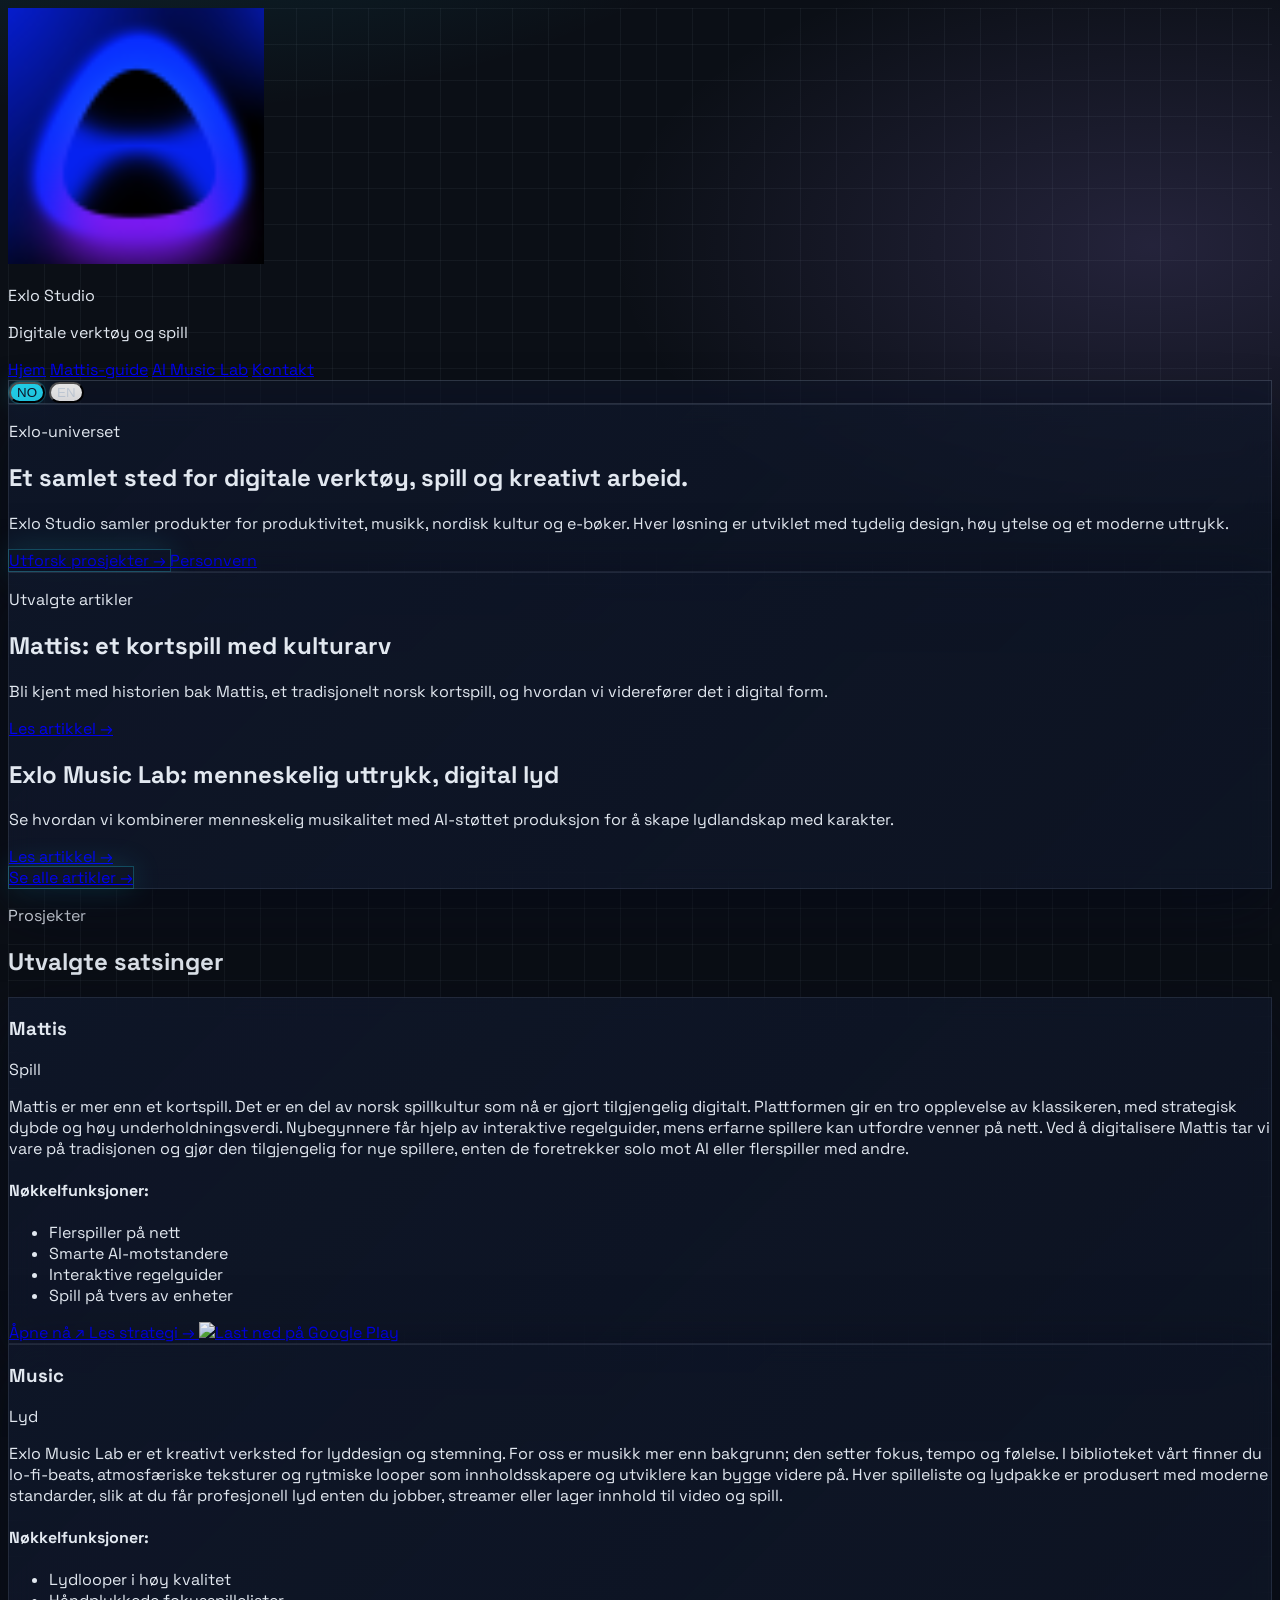
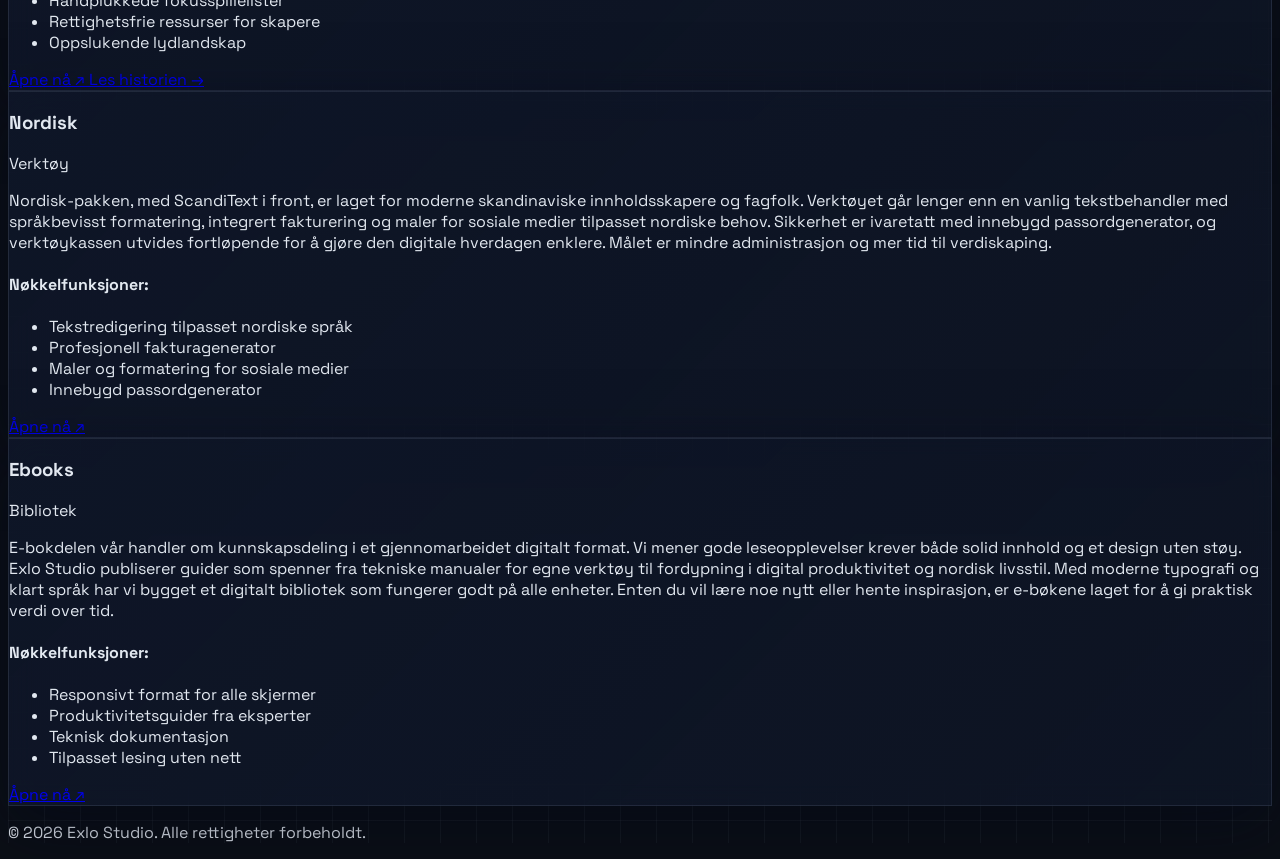
==== index.html @ 8eb159c7 "Add localized Exlo landing site pages" ====
<!doctype html>
<html lang="no">
<head>
  <meta charset="utf-8" />
  <meta name="viewport" content="width=device-width, initial-scale=1" />
  <link rel="icon" type="image/png" href="logo.png" />
  <meta name="google-adsense-account" content="ca-pub-1987919603765926" />
  <title>Exlo Studio - Digitale verktøy og spillopplevelser</title>
  <meta name="description" data-i18n-attr="content:metaDescription" content="Exlo Studio er en moderne plattform for digitale verktøy, kreative løsninger og spillopplevelser." />
  <!-- Google tag (gtag.js) -->
  <script async src="https://pagead2.googlesyndication.com/pagead/js/adsbygoogle.js?client=ca-pub-1987919603765926"
       crossorigin="anonymous"></script>
  <script async src="https://www.googletagmanager.com/gtag/js?id=G-BNBGEGCJM4"></script>
  <script>
    window.dataLayer = window.dataLayer || [];
    function gtag(){dataLayer.push(arguments);}
    gtag('js', new Date());

    gtag('config', 'G-BNBGEGCJM4');
  </script>
  <link rel="preconnect" href="https://fonts.googleapis.com" />
  <link rel="preconnect" href="https://fonts.gstatic.com" crossorigin />
  <link href="https://fonts.googleapis.com/css2?family=Space+Grotesk:wght@400;500;600;700&family=Sora:wght@400;500;600&display=swap" rel="stylesheet" />
  <script src="https://cdn.tailwindcss.com"></script>
  <style>
    :root {
      --bg: #0b0f16;
      --panel: #0f172a;
      --ink: #e2e8f0;
      --muted: #94a3b8;
      --accent: #22d3ee;
      --accent-2: #a78bfa;
    }
    body {
      font-family: "Space Grotesk", system-ui, -apple-system, Segoe UI, sans-serif;
      background: radial-gradient(1200px 600px at 10% -10%, rgba(34, 211, 238, 0.18), transparent 60%),
                  radial-gradient(900px 500px at 90% 10%, rgba(167, 139, 250, 0.16), transparent 60%),
                  var(--bg);
      color: var(--ink);
    }
    .glass {
      background: linear-gradient(135deg, rgba(15, 23, 42, 0.85), rgba(15, 23, 42, 0.65));
      border: 1px solid rgba(148, 163, 184, 0.15);
      box-shadow: 0 20px 60px rgba(2, 6, 23, 0.5);
      backdrop-filter: blur(14px);
    }
    .gridline {
      background-image: linear-gradient(rgba(148, 163, 184, 0.07) 1px, transparent 1px),
                        linear-gradient(90deg, rgba(148, 163, 184, 0.07) 1px, transparent 1px);
      background-size: 36px 36px;
    }
    .glow {
      box-shadow: 0 0 0 1px rgba(34, 211, 238, 0.25), 0 0 30px rgba(34, 211, 238, 0.18);
    }
    .fade-up {
      animation: fadeUp 0.8s ease-out both;
    }
    .language-switch {
      border: 1px solid rgba(148, 163, 184, 0.25);
      background: rgba(15, 23, 42, 0.55);
    }
    .language-option {
      border-radius: 9999px;
      color: #cbd5e1;
      transition: all 0.2s ease;
    }
    .language-option:hover {
      color: #e2e8f0;
    }
    .language-option.active {
      background: #22d3ee;
      color: #0f172a;
      box-shadow: 0 0 0 1px rgba(34, 211, 238, 0.25), 0 0 24px rgba(34, 211, 238, 0.18);
    }
    @keyframes fadeUp {
      from { opacity: 0; transform: translateY(18px); }
      to { opacity: 1; transform: translateY(0); }
    }
  </style>
</head>
<body class="min-h-screen">
  <div class="gridline">
    <header class="px-6 py-8 lg:px-16">
      <nav class="flex items-center justify-between">
        <div class="flex items-center gap-3">
          <img src="logo.png" alt="Exlo Studio Logo" class="h-10 w-10 rounded-xl" />
          <div>
            <p class="text-lg font-semibold tracking-wide">Exlo Studio</p>
            <p class="text-xs uppercase tracking-[0.32em] text-slate-400" data-i18n="brandTagline">Digitale verktøy og spill</p>
          </div>
        </div>
        <div class="flex items-center gap-3">
          <div class="hidden md:flex items-center gap-6 text-sm text-slate-300">
            <a class="hover:text-white transition" href="/" data-i18n="navHome">Hjem</a>
            <a class="hover:text-white transition" href="/mattis-guide.html" data-i18n="navMattisGuide">Mattis-guide</a>
            <a class="hover:text-white transition" href="/ai-music-lab.html" data-i18n="navAiMusicLab">AI Music Lab</a>
            <a class="hover:text-white transition" href="/contact.html" data-i18n="navContact">Kontakt</a>
          </div>
          <div class="language-switch inline-flex items-center rounded-full p-1 text-xs font-semibold uppercase tracking-[0.18em]">
            <button class="language-option active px-3 py-1.5" data-lang-button="no" type="button" aria-pressed="true">NO</button>
            <button class="language-option px-3 py-1.5" data-lang-button="en" type="button" aria-pressed="false">EN</button>
          </div>
        </div>
      </nav>
    </header>

    <main class="px-6 lg:px-16">
      <section class="glass fade-up rounded-3xl p-10 lg:p-16">
        <div class="max-w-4xl">
          <p class="text-sm uppercase tracking-[0.4em] text-cyan-300" data-i18n="heroKicker">Exlo-økosystemet</p>
          <h1 class="mt-5 text-4xl font-semibold leading-tight text-white md:text-6xl" data-i18n="heroTitle">
            Et premium univers for digitale verktøy, spillopplevelser og kreative løsninger.
          </h1>
          <p class="mt-6 text-lg text-slate-300 md:text-xl" data-i18n="heroDescription">
            Exlo Studio samler fokuserte produkter for produktivitet, musikk, nordisk kultur og e-bøker.
            Hver opplevelse er designet med en raffinert mørk estetikk, høy ytelse og et moderne grensesnitt.
          </p>
          <div class="mt-10 flex flex-wrap gap-4">
            <a class="glow inline-flex items-center gap-2 rounded-full bg-cyan-400 px-6 py-3 text-sm font-semibold text-slate-900 transition hover:-translate-y-0.5" href="#projects">
              <span data-i18n="ctaExploreProjects">Utforsk prosjekter</span>
              <span aria-hidden="true">→</span>
            </a>
            <a class="inline-flex items-center gap-2 rounded-full border border-slate-700 px-6 py-3 text-sm font-semibold text-slate-200 transition hover:border-cyan-300" href="/privacy.html" data-i18n="ctaPrivacyPolicy">
              Personvernerklæring
            </a>
          </div>
        </div>
      </section>

      <section class="mt-16">
        <div class="glass rounded-3xl p-8 lg:p-12">
          <p class="text-sm uppercase tracking-[0.32em] text-violet-300 mb-6" data-i18n="articlesKicker">Utvalgte artikler</p>
          <div class="grid gap-6 md:grid-cols-2">
            <div>
              <h2 class="text-xl font-semibold text-white md:text-2xl" data-i18n="articlesMattisTitle">Den kulturelle betydningen av Mattis</h2>
              <p class="mt-3 text-sm text-slate-300" data-i18n="articlesMattisText">
                Utforsk den rike arven etter Mattis, et tradisjonelt norsk kortspill, og oppdag hvordan vi bevarer denne kulturskatten.
              </p>
              <a class="mt-4 inline-flex items-center gap-2 text-sm font-semibold text-cyan-300 hover:text-cyan-200" href="/mattis-guide.html">
                <span data-i18n="readArticle">Les artikkel</span>
                <span aria-hidden="true">→</span>
              </a>
            </div>
            <div>
              <h2 class="text-xl font-semibold text-white md:text-2xl" data-i18n="articlesMusicTitle">Exlo Music Lab: Menneskelig hjerte, digital lyd</h2>
              <p class="mt-3 text-sm text-slate-300" data-i18n="articlesMusicText">
                Oppdag hvordan vi kombinerer menneskelige følelser med AI-assistert musikkproduksjon for å skape lydlandskap som treffer.
              </p>
              <a class="mt-4 inline-flex items-center gap-2 text-sm font-semibold text-violet-300 hover:text-violet-200" href="/ai-music-lab.html">
                <span data-i18n="readArticle">Les artikkel</span>
                <span aria-hidden="true">→</span>
              </a>
            </div>
          </div>
          <div class="mt-8 text-center">
            <a class="glow inline-flex items-center gap-2 rounded-full bg-gradient-to-r from-cyan-400 to-violet-400 px-6 py-3 text-sm font-semibold text-slate-900 transition hover:-translate-y-0.5" href="/articles.html">
              <span data-i18n="viewAllArticles">Se alle artikler</span>
              <span aria-hidden="true">→</span>
            </a>
          </div>
        </div>
      </section>

      <section id="projects" class="mt-16">
        <div class="flex flex-col gap-4 md:flex-row md:items-end md:justify-between">
          <div>
            <p class="text-sm uppercase tracking-[0.32em] text-violet-300" data-i18n="projectsKicker">Prosjekter</p>
            <h2 class="mt-3 text-3xl font-semibold text-white md:text-4xl" data-i18n="projectsTitle">Utvalgte destinasjoner</h2>
          </div>
        </div>

        <div class="mt-8 grid gap-6 md:grid-cols-2 xl:grid-cols-4">
          <article class="glass rounded-2xl p-6 transition hover:-translate-y-1">
            <div class="flex items-center justify-between">
              <h3 class="text-xl font-semibold text-white">Mattis</h3>
              <span class="rounded-full bg-cyan-400/10 px-3 py-1 text-xs text-cyan-300" data-i18n="mattisTag">Spill</span>
            </div>
            <p class="mt-4 text-sm text-slate-300" data-i18n="mattisDescription">
              Mattis er mer enn bare et kortspill; det er en viktig del av norsk spillkultur som vi har tatt inn i den digitale tidsalderen. Plattformen vår tilbyr en autentisk opplevelse av dette klassiske spillet, med strategisk dybde og høy underholdningsverdi. Vi har fokusert på å skape en sømløs brukeropplevelse der nybegynnere kan lære reglene gjennom interaktive guider, og erfarne spillere kan utfordre venner på nett. Ved å digitalisere Mattis bevarer vi en tradisjon og gjør den tilgjengelig for en ny generasjon spillere over hele verden, enten de foretrekker solospill mot vår avanserte AI eller deltakelse i flerspillerturneringer.
            </p>
            <div class="mt-4">
              <h4 class="text-sm font-semibold text-white mb-2" data-i18n="keyFeatures">Nøkkelfunksjoner:</h4>
              <ul class="text-xs text-slate-400 space-y-1 list-disc list-inside">
                <li data-i18n="mattisFeature1">Flerspiller på nett</li>
                <li data-i18n="mattisFeature2">Avanserte AI-motstandere</li>
                <li data-i18n="mattisFeature3">Interaktive regelguider</li>
                <li data-i18n="mattisFeature4">Plattformuavhengig kompatibilitet</li>
              </ul>
            </div>
            <div class="mt-6 flex flex-wrap items-center gap-3">
              <a class="inline-flex items-center gap-2 text-sm font-semibold text-cyan-300 hover:text-cyan-200" href="https://mattis.exlo.no/" target="_blank" rel="noreferrer">
                <span data-i18n="launch">Åpne</span>
                <span aria-hidden="true">↗</span>
              </a>
              <a class="inline-flex items-center gap-2 text-sm font-semibold text-cyan-300 hover:text-cyan-200" href="/mattis-guide.html">
                <span data-i18n="readStrategy">Les strategi</span>
                <span aria-hidden="true">→</span>
              </a>
              <a class="inline-flex items-center" href="https://play.google.com/store/apps/details?id=no.exlo.mattis" target="_blank" rel="noreferrer" data-i18n-attr="aria-label:mattisPlayAria">
                <img data-i18n-attr="src:playBadgeSrc,alt:playBadgeAlt" src="https://play.google.com/intl/no_no/badges/static/images/badges/no_badge_web_generic.png" alt="Last ned på Google Play" class="h-14 w-auto" loading="lazy" />
              </a>
            </div>
          </article>

          <article class="glass rounded-2xl p-6 transition hover:-translate-y-1">
            <div class="flex items-center justify-between">
              <h3 class="text-xl font-semibold text-white">Music</h3>
              <span class="rounded-full bg-violet-400/10 px-3 py-1 text-xs text-violet-300" data-i18n="musicTag">Lyd</span>
            </div>
            <p class="mt-4 text-sm text-slate-300" data-i18n="musicDescription">
              Exlo Music Lab fungerer som et kreativt episenter for lyddesign og lydatmosfære. Vi forstår at musikk er mer enn bakgrunnsstøy; det er et verktøy for fokus, kreativitet og følelsesmessig resonans. Gjennom vårt kuraterte bibliotek av lo-fi-beats, ambiente teksturer og rytmiske looper gir vi innholdsskapere og utviklere byggesteinene de trenger for å løfte prosjektene sine. Hver spilleliste og lydpakke er nøye komponert etter moderne produksjonsstandarder, slik at du får profesjonell lydkvalitet enten du strømmer for å finne arbeidsflyt eller trenger det perfekte lydsporet til neste video- eller spillprosjekt.
            </p>
            <div class="mt-4">
              <h4 class="text-sm font-semibold text-white mb-2" data-i18n="keyFeatures">Nøkkelfunksjoner:</h4>
              <ul class="text-xs text-slate-400 space-y-1 list-disc list-inside">
                <li data-i18n="musicFeature1">Høyoppløste lydlooper</li>
                <li data-i18n="musicFeature2">Kurerte fokusspillelister</li>
                <li data-i18n="musicFeature3">Rettighetsfrie ressurser for skapere</li>
                <li data-i18n="musicFeature4">Oppslukende lydlandskap</li>
              </ul>
            </div>
            <div class="mt-6 flex flex-wrap gap-3">
              <a class="inline-flex items-center gap-2 text-sm font-semibold text-cyan-300 hover:text-cyan-200" href="https://music.exlo.no/" target="_blank" rel="noreferrer">
                <span data-i18n="launch">Åpne</span>
                <span aria-hidden="true">↗</span>
              </a>
              <a class="inline-flex items-center gap-2 text-sm font-semibold text-violet-300 hover:text-violet-200" href="/ai-music-lab.html">
                <span data-i18n="readStory">Les historien</span>
                <span aria-hidden="true">→</span>
              </a>
            </div>
          </article>

          <article class="glass rounded-2xl p-6 transition hover:-translate-y-1">
            <div class="flex items-center justify-between">
              <h3 class="text-xl font-semibold text-white">Nordisk</h3>
              <span class="rounded-full bg-emerald-400/10 px-3 py-1 text-xs text-emerald-300" data-i18n="nordiskTag">Verktøy</span>
            </div>
            <p class="mt-4 text-sm text-slate-300" data-i18n="nordiskDescription">
              Nordisk-pakken, med flaggskipet ScandiText, er utviklet spesielt for behovene til moderne skandinaviske innholdsskapere og fagpersoner. Verktøyet går lenger enn standard tekstbehandlere med språkbevisst formatering, integrert fakturagenerering og spesialtilpassede maler for sosiale medier for det nordiske markedet. Sikkerhet er sentralt med vår innebygde passordgenerator, og vi utvider kontinuerlig verktøykassen for å forenkle den digitale hverdagen din. Målet vårt er å fjerne friksjon fra arbeidsflyten, slik at du kan bruke mindre tid på administrasjon og mer tid på kreativ verdiskaping.
            </p>
            <div class="mt-4">
              <h4 class="text-sm font-semibold text-white mb-2" data-i18n="keyFeatures">Nøkkelfunksjoner:</h4>
              <ul class="text-xs text-slate-400 space-y-1 list-disc list-inside">
                <li data-i18n="nordiskFeature1">Nordisk-optimalisert tekstredigering</li>
                <li data-i18n="nordiskFeature2">Profesjonell fakturagenerator</li>
                <li data-i18n="nordiskFeature3">Verktøy for formatering i sosiale medier</li>
                <li data-i18n="nordiskFeature4">Sikker passordkryptering</li>
              </ul>
            </div>
            <a class="mt-6 inline-flex items-center gap-2 text-sm font-semibold text-cyan-300 hover:text-cyan-200" href="https://nordisk.exlo.no/" target="_blank" rel="noreferrer">
              <span data-i18n="launch">Åpne</span>
              <span aria-hidden="true">↗</span>
            </a>
          </article>

          <article class="glass rounded-2xl p-6 transition hover:-translate-y-1">
            <div class="flex items-center justify-between">
              <h3 class="text-xl font-semibold text-white">Ebooks</h3>
              <span class="rounded-full bg-amber-400/10 px-3 py-1 text-xs text-amber-300" data-i18n="ebooksTag">Bibliotek</span>
            </div>
            <p class="mt-4 text-sm text-slate-300" data-i18n="ebooksDescription">
              E-bokseksjonen vår er dedikert til kunnskapsdeling i et elegant digitalt format. Vi mener at gode leseopplevelser krever både innhold med substans og et design uten forstyrrelser. Exlo Studio publiserer guider som spenner fra tekniske manualer for våre egne verktøy til dypdykk i digital produktivitet og nordisk livsstil. Ved å kombinere moderne typografi med tilgjengelig språk har vi laget et digitalt bibliotek optimalisert for lesing på alle enheter. Enten du ønsker å lære en ny ferdighet eller søker inspirasjon, er e-bøkene våre laget for å gi varig verdi og praktisk innsikt.
            </p>
            <div class="mt-4">
              <h4 class="text-sm font-semibold text-white mb-2" data-i18n="keyFeatures">Nøkkelfunksjoner:</h4>
              <ul class="text-xs text-slate-400 space-y-1 list-disc list-inside">
                <li data-i18n="ebooksFeature1">Responsivt digitalt format</li>
                <li data-i18n="ebooksFeature2">Produktivitetsguider fra eksperter</li>
                <li data-i18n="ebooksFeature3">Teknisk dokumentasjon</li>
                <li data-i18n="ebooksFeature4">Optimalisert for offline-lesing</li>
              </ul>
            </div>
            <a class="mt-6 inline-flex items-center gap-2 text-sm font-semibold text-cyan-300 hover:text-cyan-200" href="https://ebooks.exlo.no/" target="_blank" rel="noreferrer">
              <span data-i18n="launch">Åpne</span>
              <span aria-hidden="true">↗</span>
            </a>
          </article>
        </div>
      </section>


    </main>

    <footer class="px-6 py-10 lg:px-16">
      <div class="flex flex-col items-center justify-center gap-4 md:flex-row">
        <p class="text-sm text-slate-400 text-center" data-i18n="footerCopyright">© 2026 Exlo Studio. Alle rettigheter forbeholdt.</p>
      </div>
    </footer>
  </div>

  <script>
    const translations = {
      no: {
        htmlLang: "no",
        pageTitle: "Exlo Studio - Digitale verktøy og spillopplevelser",
        metaDescription: "Exlo Studio er en moderne plattform for digitale verktøy, kreative løsninger og spillopplevelser.",
        brandTagline: "Digitale verktøy og spill",
        navHome: "Hjem",
        navMattisGuide: "Mattis-guide",
        navAiMusicLab: "AI Music Lab",
        navContact: "Kontakt",
        heroKicker: "Exlo-universet",
        heroTitle: "Et samlet sted for digitale verktøy, spill og kreativt arbeid.",
        heroDescription: "Exlo Studio samler produkter for produktivitet, musikk, nordisk kultur og e-bøker. Hver løsning er utviklet med tydelig design, høy ytelse og et moderne uttrykk.",
        ctaExploreProjects: "Utforsk prosjekter",
        ctaPrivacyPolicy: "Personvern",
        articlesKicker: "Utvalgte artikler",
        articlesMattisTitle: "Mattis: et kortspill med kulturarv",
        articlesMattisText: "Bli kjent med historien bak Mattis, et tradisjonelt norsk kortspill, og hvordan vi viderefører det i digital form.",
        articlesMusicTitle: "Exlo Music Lab: menneskelig uttrykk, digital lyd",
        articlesMusicText: "Se hvordan vi kombinerer menneskelig musikalitet med AI-støttet produksjon for å skape lydlandskap med karakter.",
        readArticle: "Les artikkel",
        viewAllArticles: "Se alle artikler",
        projectsKicker: "Prosjekter",
        projectsTitle: "Utvalgte satsinger",
        mattisTag: "Spill",
        mattisDescription: "Mattis er mer enn et kortspill. Det er en del av norsk spillkultur som nå er gjort tilgjengelig digitalt. Plattformen gir en tro opplevelse av klassikeren, med strategisk dybde og høy underholdningsverdi. Nybegynnere får hjelp av interaktive regelguider, mens erfarne spillere kan utfordre venner på nett. Ved å digitalisere Mattis tar vi vare på tradisjonen og gjør den tilgjengelig for nye spillere, enten de foretrekker solo mot AI eller flerspiller med andre.",
        keyFeatures: "Nøkkelfunksjoner:",
        mattisFeature1: "Flerspiller på nett",
        mattisFeature2: "Smarte AI-motstandere",
        mattisFeature3: "Interaktive regelguider",
        mattisFeature4: "Spill på tvers av enheter",
        launch: "Åpne nå",
        readStrategy: "Les strategi",
        mattisPlayAria: "Last ned Mattis på Google Play",
        playBadgeSrc: "https://play.google.com/intl/no_no/badges/static/images/badges/no_badge_web_generic.png",
        playBadgeAlt: "Last ned på Google Play",
        musicTag: "Lyd",
        musicDescription: "Exlo Music Lab er et kreativt verksted for lyddesign og stemning. For oss er musikk mer enn bakgrunn; den setter fokus, tempo og følelse. I biblioteket vårt finner du lo-fi-beats, atmosfæriske teksturer og rytmiske looper som innholdsskapere og utviklere kan bygge videre på. Hver spilleliste og lydpakke er produsert med moderne standarder, slik at du får profesjonell lyd enten du jobber, streamer eller lager innhold til video og spill.",
        musicFeature1: "Lydlooper i høy kvalitet",
        musicFeature2: "Håndplukkede fokusspillelister",
        musicFeature3: "Rettighetsfrie ressurser for skapere",
        musicFeature4: "Oppslukende lydlandskap",
        readStory: "Les historien",
        nordiskTag: "Verktøy",
        nordiskDescription: "Nordisk-pakken, med ScandiText i front, er laget for moderne skandinaviske innholdsskapere og fagfolk. Verktøyet går lenger enn en vanlig tekstbehandler med språkbevisst formatering, integrert fakturering og maler for sosiale medier tilpasset nordiske behov. Sikkerhet er ivaretatt med innebygd passordgenerator, og verktøykassen utvides fortløpende for å gjøre den digitale hverdagen enklere. Målet er mindre administrasjon og mer tid til verdiskaping.",
        nordiskFeature1: "Tekstredigering tilpasset nordiske språk",
        nordiskFeature2: "Profesjonell fakturagenerator",
        nordiskFeature3: "Maler og formatering for sosiale medier",
        nordiskFeature4: "Innebygd passordgenerator",
        ebooksTag: "Bibliotek",
        ebooksDescription: "E-bokdelen vår handler om kunnskapsdeling i et gjennomarbeidet digitalt format. Vi mener gode leseopplevelser krever både solid innhold og et design uten støy. Exlo Studio publiserer guider som spenner fra tekniske manualer for egne verktøy til fordypning i digital produktivitet og nordisk livsstil. Med moderne typografi og klart språk har vi bygget et digitalt bibliotek som fungerer godt på alle enheter. Enten du vil lære noe nytt eller hente inspirasjon, er e-bøkene laget for å gi praktisk verdi over tid.",
        ebooksFeature1: "Responsivt format for alle skjermer",
        ebooksFeature2: "Produktivitetsguider fra eksperter",
        ebooksFeature3: "Teknisk dokumentasjon",
        ebooksFeature4: "Tilpasset lesing uten nett",
        footerCopyright: "© 2026 Exlo Studio. Alle rettigheter forbeholdt."
      },
      en: {
        htmlLang: "en",
        pageTitle: "Exlo Studio - Digital Tools & Gaming Hub",
        metaDescription: "Exlo Studio: a premium hub for digital tools, creative utilities, and gaming experiences.",
        brandTagline: "Digital Tools & Gaming",
        navHome: "Home",
        navMattisGuide: "Mattis Guide",
        navAiMusicLab: "AI Music Lab",
        navContact: "Contact",
        heroKicker: "Exlo ecosystem",
        heroTitle: "A premium hub for digital tools, gaming experiences, and creative utilities.",
        heroDescription: "Exlo Studio curates focused sub-products built for productivity, music, Nordic culture, and ebooks. Each experience is designed with a refined dark aesthetic, sleek performance, and a modern UI.",
        ctaExploreProjects: "Explore projects",
        ctaPrivacyPolicy: "Privacy policy",
        articlesKicker: "Featured Articles",
        articlesMattisTitle: "The Cultural Significance of Mattis",
        articlesMattisText: "Explore the rich heritage of Mattis, a traditional Norwegian card game, and discover how we're preserving this cultural treasure.",
        articlesMusicTitle: "Exlo Music Lab: Human Heart, Digital Sound",
        articlesMusicText: "Discover how we merge human emotion with AI-assisted music production to create soundscapes that resonate.",
        readArticle: "Read Article",
        viewAllArticles: "View All Articles",
        projectsKicker: "Projects",
        projectsTitle: "Featured destinations",
        mattisTag: "Game",
        mattisDescription: "Mattis is more than just a card game; it is a vital piece of Norwegian gaming culture that we have brought into the digital age. Our platform offers an authentic experience of this classic game, complete with strategic depth and high entertainment value. We have focused on creating a seamless user experience where beginners can learn the rules through interactive guides, and veterans can challenge friends online. By digitizing Mattis, we preserve a tradition while making it accessible to a new generation of players worldwide, whether they prefer solo play against our sophisticated AI or participating in multiplayer tournaments.",
        keyFeatures: "Key Features:",
        mattisFeature1: "Online multiplayer",
        mattisFeature2: "Advanced AI opponents",
        mattisFeature3: "Interactive rule guides",
        mattisFeature4: "Cross-platform compatibility",
        launch: "Launch",
        readStrategy: "Read Strategy",
        mattisPlayAria: "Get Mattis on Google Play",
        playBadgeSrc: "https://play.google.com/intl/en_us/badges/static/images/badges/en_badge_web_generic.png",
        playBadgeAlt: "Get it on Google Play",
        musicTag: "Audio",
        musicDescription: "Exlo Music Lab serves as a creative epicenter for sound design and auditory atmosphere. We understand that music is more than just background noise; it is a tool for focus, creativity, and emotional resonance. Through our curated library of lo-fi beats, ambient textures, and rhythmic loops, we provide content creators and developers with the essential building blocks to elevate their own projects. Each playlist and sound pack is meticulously composed with modern production standards in mind, ensuring professional audio quality whether you are streaming to find your workflow or need the perfect soundtrack for your next video or game development project.",
        musicFeature1: "High-fidelity audio loops",
        musicFeature2: "Curated focus playlists",
        musicFeature3: "Royalty-free creator assets",
        musicFeature4: "Immersive soundscapes",
        readStory: "Read the Story",
        nordiskTag: "Tools",
        nordiskDescription: "The Nordisk suite, featuring our flagship ScandiText, is specifically developed to meet the needs of modern Scandinavian content creators and professionals. The tool goes beyond standard word processors by offering language-aware formatting, integrated invoice generation, and specialized social media templates tailored for the Nordic market. Security is paramount with our built-in password generator, and we are continuously expanding our toolkit to simplify your digital daily life. Our goal is to remove friction from your workflow, allowing you to spend less time on administration and more on creative value creation.",
        nordiskFeature1: "Nordic-optimized text editing",
        nordiskFeature2: "Professional invoice generator",
        nordiskFeature3: "Social media formatting tools",
        nordiskFeature4: "Secure password encryption",
        ebooksTag: "Library",
        ebooksDescription: "Our Ebooks section is dedicated to knowledge sharing in an elegant, digital format. We believe that great reading experiences require both substantial content and distraction-free design. Exlo Studio publishes guides ranging from technical manuals for our own tools to deep dives into digital productivity and Nordic lifestyle. By combining modern typography with accessible language, we have created a digital library optimized for reading across all devices. Whether you are looking to learn a new skill or seeking inspiration, our ebooks are designed to provide lasting value and practical insight.",
        ebooksFeature1: "Responsive digital formatting",
        ebooksFeature2: "Expert-led productivity guides",
        ebooksFeature3: "Technical documentation",
        ebooksFeature4: "Offline reading optimization",
        footerCopyright: "© 2026 Exlo Studio. All rights reserved."
      }
    };

    const supportedLanguages = ["no", "en"];
    const storageKey = "exlo-language";

    function applyLanguage(lang) {
      const selected = supportedLanguages.includes(lang) ? lang : "no";
      const dictionary = translations[selected];

      document.documentElement.setAttribute("lang", dictionary.htmlLang || selected);
      document.title = dictionary.pageTitle;

      document.querySelectorAll("[data-i18n]").forEach((node) => {
        const key = node.dataset.i18n;
        if (Object.prototype.hasOwnProperty.call(dictionary, key)) {
          node.textContent = dictionary[key];
        }
      });

      document.querySelectorAll("[data-i18n-attr]").forEach((node) => {
        const mappings = node.dataset.i18nAttr.split(",");
        mappings.forEach((mapping) => {
          const [rawAttr, rawKey] = mapping.split(":");
          if (!rawAttr || !rawKey) return;
          const attr = rawAttr.trim();
          const key = rawKey.trim();
          if (Object.prototype.hasOwnProperty.call(dictionary, key)) {
            node.setAttribute(attr, dictionary[key]);
          }
        });
      });

      document.querySelectorAll("[data-lang-button]").forEach((button) => {
        const active = button.dataset.langButton === selected;
        button.classList.toggle("active", active);
        button.setAttribute("aria-pressed", active ? "true" : "false");
      });
    }

    function getInitialLanguage() {
      const params = new URLSearchParams(window.location.search);
      const fromQuery = params.get("lang");
      if (supportedLanguages.includes(fromQuery)) {
        return fromQuery;
      }
      try {
        const fromStorage = localStorage.getItem(storageKey);
        if (supportedLanguages.includes(fromStorage)) {
          return fromStorage;
        }
      } catch (_) {
        return "no";
      }
      return "no";
    }

    document.querySelectorAll("[data-lang-button]").forEach((button) => {
      button.addEventListener("click", () => {
        const next = button.dataset.langButton;
        if (!supportedLanguages.includes(next)) return;
        applyLanguage(next);
        try {
          localStorage.setItem(storageKey, next);
        } catch (_) {
          // Ignore storage errors.
        }
      });
    });

    applyLanguage(getInitialLanguage());
  </script>
</body>
</html>
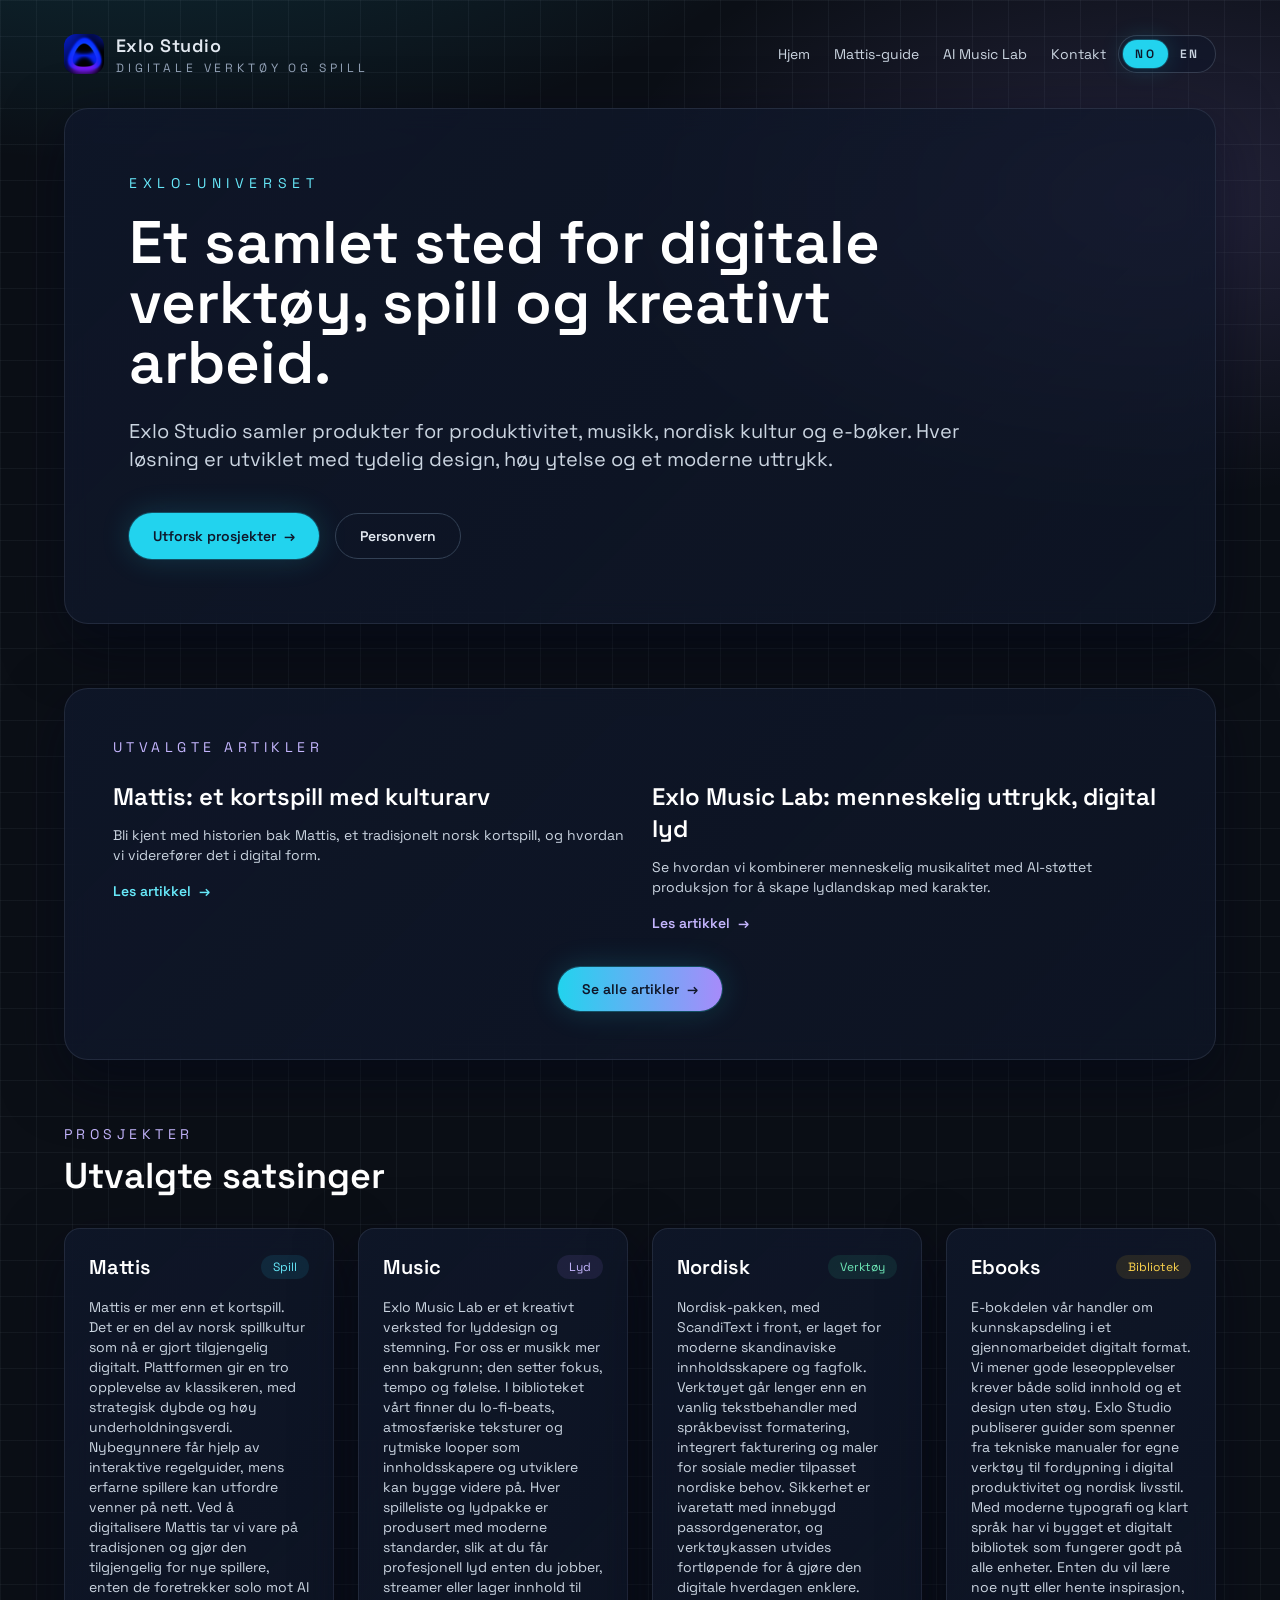
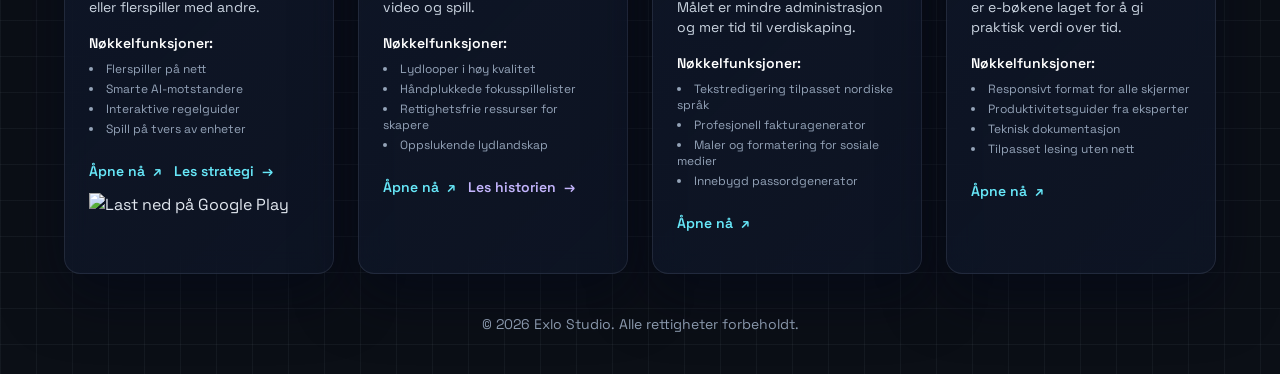
==== commit 7e0f6545: "Fix landing page SEO and localize styles" ====
--- a/index.html
+++ b/index.html
@@ -7,6 +7,52 @@
   <meta name="google-adsense-account" content="ca-pub-1987919603765926" />
   <title>Exlo Studio - Digitale verktøy og spillopplevelser</title>
   <meta name="description" data-i18n-attr="content:metaDescription" content="Exlo Studio er en moderne plattform for digitale verktøy, kreative løsninger og spillopplevelser." />
+  <script type="application/ld+json">
+    {
+      "@context": "https://schema.org",
+      "@graph": [
+        {
+          "@type": "Organization",
+          "@id": "https://exlo.no/#organization",
+          "name": "Exlo Studio",
+          "url": "https://exlo.no/",
+          "logo": {
+            "@type": "ImageObject",
+            "url": "https://exlo.no/logo.png"
+          },
+          "email": "admin@exlo.no"
+        },
+        {
+          "@type": "WebSite",
+          "@id": "https://exlo.no/#website",
+          "url": "https://exlo.no/",
+          "name": "Exlo Studio",
+          "description": "Exlo Studio er en moderne plattform for digitale verktøy, kreative løsninger og spillopplevelser.",
+          "publisher": {
+            "@id": "https://exlo.no/#organization"
+          },
+          "inLanguage": [
+            "no",
+            "en"
+          ]
+        },
+        {
+          "@type": "WebPage",
+          "@id": "https://exlo.no/#webpage",
+          "url": "https://exlo.no/",
+          "name": "Exlo Studio - Digitale verktøy og spillopplevelser",
+          "description": "Exlo Studio er en moderne plattform for digitale verktøy, kreative løsninger og spillopplevelser.",
+          "isPartOf": {
+            "@id": "https://exlo.no/#website"
+          },
+          "about": {
+            "@id": "https://exlo.no/#organization"
+          },
+          "inLanguage": "no"
+        }
+      ]
+    }
+  </script>
   <!-- Google tag (gtag.js) -->
   <script async src="https://pagead2.googlesyndication.com/pagead/js/adsbygoogle.js?client=ca-pub-1987919603765926"
        crossorigin="anonymous"></script>
@@ -21,7 +67,7 @@
   <link rel="preconnect" href="https://fonts.googleapis.com" />
   <link rel="preconnect" href="https://fonts.gstatic.com" crossorigin />
   <link href="https://fonts.googleapis.com/css2?family=Space+Grotesk:wght@400;500;600;700&family=Sora:wght@400;500;600&display=swap" rel="stylesheet" />
-  <script src="https://cdn.tailwindcss.com"></script>
+  <link rel="stylesheet" href="styles.css" />
   <style>
     :root {
       --bg: #0b0f16;
--- a/styles.css
+++ b/styles.css
@@ -0,0 +1 @@
+*,:after,:before{--tw-border-spacing-x:0;--tw-border-spacing-y:0;--tw-translate-x:0;--tw-translate-y:0;--tw-rotate:0;--tw-skew-x:0;--tw-skew-y:0;--tw-scale-x:1;--tw-scale-y:1;--tw-pan-x: ;--tw-pan-y: ;--tw-pinch-zoom: ;--tw-scroll-snap-strictness:proximity;--tw-gradient-from-position: ;--tw-gradient-via-position: ;--tw-gradient-to-position: ;--tw-ordinal: ;--tw-slashed-zero: ;--tw-numeric-figure: ;--tw-numeric-spacing: ;--tw-numeric-fraction: ;--tw-ring-inset: ;--tw-ring-offset-width:0px;--tw-ring-offset-color:#fff;--tw-ring-color:rgba(59,130,246,.5);--tw-ring-offset-shadow:0 0 #0000;--tw-ring-shadow:0 0 #0000;--tw-shadow:0 0 #0000;--tw-shadow-colored:0 0 #0000;--tw-blur: ;--tw-brightness: ;--tw-contrast: ;--tw-grayscale: ;--tw-hue-rotate: ;--tw-invert: ;--tw-saturate: ;--tw-sepia: ;--tw-drop-shadow: ;--tw-backdrop-blur: ;--tw-backdrop-brightness: ;--tw-backdrop-contrast: ;--tw-backdrop-grayscale: ;--tw-backdrop-hue-rotate: ;--tw-backdrop-invert: ;--tw-backdrop-opacity: ;--tw-backdrop-saturate: ;--tw-backdrop-sepia: ;--tw-contain-size: ;--tw-contain-layout: ;--tw-contain-paint: ;--tw-contain-style: }::backdrop{--tw-border-spacing-x:0;--tw-border-spacing-y:0;--tw-translate-x:0;--tw-translate-y:0;--tw-rotate:0;--tw-skew-x:0;--tw-skew-y:0;--tw-scale-x:1;--tw-scale-y:1;--tw-pan-x: ;--tw-pan-y: ;--tw-pinch-zoom: ;--tw-scroll-snap-strictness:proximity;--tw-gradient-from-position: ;--tw-gradient-via-position: ;--tw-gradient-to-position: ;--tw-ordinal: ;--tw-slashed-zero: ;--tw-numeric-figure: ;--tw-numeric-spacing: ;--tw-numeric-fraction: ;--tw-ring-inset: ;--tw-ring-offset-width:0px;--tw-ring-offset-color:#fff;--tw-ring-color:rgba(59,130,246,.5);--tw-ring-offset-shadow:0 0 #0000;--tw-ring-shadow:0 0 #0000;--tw-shadow:0 0 #0000;--tw-shadow-colored:0 0 #0000;--tw-blur: ;--tw-brightness: ;--tw-contrast: ;--tw-grayscale: ;--tw-hue-rotate: ;--tw-invert: ;--tw-saturate: ;--tw-sepia: ;--tw-drop-shadow: ;--tw-backdrop-blur: ;--tw-backdrop-brightness: ;--tw-backdrop-contrast: ;--tw-backdrop-grayscale: ;--tw-backdrop-hue-rotate: ;--tw-backdrop-invert: ;--tw-backdrop-opacity: ;--tw-backdrop-saturate: ;--tw-backdrop-sepia: ;--tw-contain-size: ;--tw-contain-layout: ;--tw-contain-paint: ;--tw-contain-style: }/*! tailwindcss v3.4.12 | MIT License | https://tailwindcss.com*/*,:after,:before{box-sizing:border-box;border:0 solid #e5e7eb}:after,:before{--tw-content:""}:host,html{line-height:1.5;-webkit-text-size-adjust:100%;-moz-tab-size:4;-o-tab-size:4;tab-size:4;font-family:ui-sans-serif,system-ui,sans-serif,Apple Color Emoji,Segoe UI Emoji,Segoe UI Symbol,Noto Color Emoji;font-feature-settings:normal;font-variation-settings:normal;-webkit-tap-highlight-color:transparent}body{margin:0;line-height:inherit}hr{height:0;color:inherit;border-top-width:1px}abbr:where([title]){-webkit-text-decoration:underline dotted;text-decoration:underline dotted}h1,h2,h3,h4,h5,h6{font-size:inherit;font-weight:inherit}a{color:inherit;text-decoration:inherit}b,strong{font-weight:bolder}code,kbd,pre,samp{font-family:ui-monospace,SFMono-Regular,Menlo,Monaco,Consolas,Liberation Mono,Courier New,monospace;font-feature-settings:normal;font-variation-settings:normal;font-size:1em}small{font-size:80%}sub,sup{font-size:75%;line-height:0;position:relative;vertical-align:baseline}sub{bottom:-.25em}sup{top:-.5em}table{text-indent:0;border-color:inherit;border-collapse:collapse}button,input,optgroup,select,textarea{font-family:inherit;font-feature-settings:inherit;font-variation-settings:inherit;font-size:100%;font-weight:inherit;line-height:inherit;letter-spacing:inherit;color:inherit;margin:0;padding:0}button,select{text-transform:none}button,input:where([type=button]),input:where([type=reset]),input:where([type=submit]){-webkit-appearance:button;background-color:transparent;background-image:none}:-moz-focusring{outline:auto}:-moz-ui-invalid{box-shadow:none}progress{vertical-align:baseline}::-webkit-inner-spin-button,::-webkit-outer-spin-button{height:auto}[type=search]{-webkit-appearance:textfield;outline-offset:-2px}::-webkit-search-decoration{-webkit-appearance:none}::-webkit-file-upload-button{-webkit-appearance:button;font:inherit}summary{display:list-item}blockquote,dd,dl,figure,h1,h2,h3,h4,h5,h6,hr,p,pre{margin:0}fieldset{margin:0}fieldset,legend{padding:0}menu,ol,ul{list-style:none;margin:0;padding:0}dialog{padding:0}textarea{resize:vertical}input::-moz-placeholder,textarea::-moz-placeholder{opacity:1;color:#9ca3af}input::placeholder,textarea::placeholder{opacity:1;color:#9ca3af}[role=button],button{cursor:pointer}:disabled{cursor:default}audio,canvas,embed,iframe,img,object,svg,video{display:block;vertical-align:middle}img,video{max-width:100%;height:auto}[hidden]{display:none}.mx-auto{margin-left:auto;margin-right:auto}.mb-2{margin-bottom:.5rem}.mb-3{margin-bottom:.75rem}.mb-4{margin-bottom:1rem}.mb-6{margin-bottom:1.5rem}.mt-10{margin-top:2.5rem}.mt-12{margin-top:3rem}.mt-16{margin-top:4rem}.mt-2{margin-top:.5rem}.mt-3{margin-top:.75rem}.mt-4{margin-top:1rem}.mt-5{margin-top:1.25rem}.mt-6{margin-top:1.5rem}.mt-8{margin-top:2rem}.block{display:block}.inline-block{display:inline-block}.flex{display:flex}.inline-flex{display:inline-flex}.grid{display:grid}.hidden{display:none}.h-10{height:2.5rem}.h-12{height:3rem}.h-14{height:3.5rem}.h-4{height:1rem}.h-6{height:1.5rem}.min-h-screen{min-height:100vh}.w-10{width:2.5rem}.w-12{width:3rem}.w-4{width:1rem}.w-6{width:1.5rem}.w-auto{width:auto}.max-w-4xl{max-width:56rem}.max-w-5xl{max-width:64rem}.max-w-6xl{max-width:72rem}.transform{transform:translate(var(--tw-translate-x),var(--tw-translate-y)) rotate(var(--tw-rotate)) skewX(var(--tw-skew-x)) skewY(var(--tw-skew-y)) scaleX(var(--tw-scale-x)) scaleY(var(--tw-scale-y))}.list-inside{list-style-position:inside}.list-disc{list-style-type:disc}.flex-col{flex-direction:column}.flex-wrap{flex-wrap:wrap}.items-center{align-items:center}.justify-center{justify-content:center}.justify-between{justify-content:space-between}.gap-2{gap:.5rem}.gap-3{gap:.75rem}.gap-4{gap:1rem}.gap-6{gap:1.5rem}.gap-8{gap:2rem}.space-y-1>:not([hidden])~:not([hidden]){--tw-space-y-reverse:0;margin-top:calc(.25rem*(1 - var(--tw-space-y-reverse)));margin-bottom:calc(.25rem*var(--tw-space-y-reverse))}.rounded-2xl{border-radius:1rem}.rounded-3xl{border-radius:1.5rem}.rounded-full{border-radius:9999px}.rounded-xl{border-radius:.75rem}.border{border-width:1px}.border-t{border-top-width:1px}.border-cyan-400\/20{border-color:rgba(34,211,238,.2)}.border-cyan-400\/30{border-color:rgba(34,211,238,.3)}.border-slate-700{--tw-border-opacity:1;border-color:rgb(51 65 85/var(--tw-border-opacity))}.border-slate-700\/60{border-color:rgba(51,65,85,.6)}.border-violet-400\/20{border-color:rgba(167,139,250,.2)}.border-violet-400\/30{border-color:rgba(167,139,250,.3)}.bg-amber-400\/10{background-color:rgba(251,191,36,.1)}.bg-cyan-400{--tw-bg-opacity:1;background-color:rgb(34 211 238/var(--tw-bg-opacity))}.bg-cyan-400\/10{background-color:rgba(34,211,238,.1)}.bg-cyan-400\/5{background-color:rgba(34,211,238,.05)}.bg-emerald-400\/10{background-color:rgba(52,211,153,.1)}.bg-slate-900\/40{background-color:rgba(15,23,42,.4)}.bg-violet-400{--tw-bg-opacity:1;background-color:rgb(167 139 250/var(--tw-bg-opacity))}.bg-violet-400\/10{background-color:rgba(167,139,250,.1)}.bg-violet-400\/5{background-color:rgba(167,139,250,.05)}.bg-gradient-to-r{background-image:linear-gradient(to right,var(--tw-gradient-stops))}.from-cyan-400{--tw-gradient-from:#22d3ee var(--tw-gradient-from-position);--tw-gradient-to:rgba(34,211,238,0) var(--tw-gradient-to-position);--tw-gradient-stops:var(--tw-gradient-from),var(--tw-gradient-to)}.to-violet-400{--tw-gradient-to:#a78bfa var(--tw-gradient-to-position)}.p-1{padding:.25rem}.p-10{padding:2.5rem}.p-6{padding:1.5rem}.p-8{padding:2rem}.px-3{padding-left:.75rem;padding-right:.75rem}.px-4{padding-left:1rem;padding-right:1rem}.px-6{padding-left:1.5rem;padding-right:1.5rem}.py-1{padding-top:.25rem;padding-bottom:.25rem}.py-1\.5{padding-top:.375rem;padding-bottom:.375rem}.py-10{padding-top:2.5rem;padding-bottom:2.5rem}.py-2{padding-top:.5rem;padding-bottom:.5rem}.py-3{padding-top:.75rem;padding-bottom:.75rem}.py-8{padding-top:2rem;padding-bottom:2rem}.pb-16{padding-bottom:4rem}.pt-8{padding-top:2rem}.text-center{text-align:center}.text-2xl{font-size:1.5rem;line-height:2rem}.text-3xl{font-size:1.875rem;line-height:2.25rem}.text-4xl{font-size:2.25rem;line-height:2.5rem}.text-lg{font-size:1.125rem;line-height:1.75rem}.text-sm{font-size:.875rem;line-height:1.25rem}.text-xl{font-size:1.25rem;line-height:1.75rem}.text-xs{font-size:.75rem;line-height:1rem}.font-semibold{font-weight:600}.uppercase{text-transform:uppercase}.italic{font-style:italic}.leading-tight{line-height:1.25}.tracking-\[0\.18em\]{letter-spacing:.18em}.tracking-\[0\.32em\]{letter-spacing:.32em}.tracking-\[0\.4em\]{letter-spacing:.4em}.tracking-wide{letter-spacing:.025em}.text-amber-300{--tw-text-opacity:1;color:rgb(252 211 77/var(--tw-text-opacity))}.text-cyan-300{--tw-text-opacity:1;color:rgb(103 232 249/var(--tw-text-opacity))}.text-emerald-300{--tw-text-opacity:1;color:rgb(110 231 183/var(--tw-text-opacity))}.text-slate-200{--tw-text-opacity:1;color:rgb(226 232 240/var(--tw-text-opacity))}.text-slate-300{--tw-text-opacity:1;color:rgb(203 213 225/var(--tw-text-opacity))}.text-slate-400{--tw-text-opacity:1;color:rgb(148 163 184/var(--tw-text-opacity))}.text-slate-900{--tw-text-opacity:1;color:rgb(15 23 42/var(--tw-text-opacity))}.text-violet-300{--tw-text-opacity:1;color:rgb(196 181 253/var(--tw-text-opacity))}.text-white{--tw-text-opacity:1;color:rgb(255 255 255/var(--tw-text-opacity))}.underline{text-decoration-line:underline}.ring{--tw-ring-offset-shadow:var(--tw-ring-inset) 0 0 0 var(--tw-ring-offset-width) var(--tw-ring-offset-color);--tw-ring-shadow:var(--tw-ring-inset) 0 0 0 calc(3px + var(--tw-ring-offset-width)) var(--tw-ring-color);box-shadow:var(--tw-ring-offset-shadow),var(--tw-ring-shadow),var(--tw-shadow,0 0 #0000)}.blur{--tw-blur:blur(8px);filter:var(--tw-blur) var(--tw-brightness) var(--tw-contrast) var(--tw-grayscale) var(--tw-hue-rotate) var(--tw-invert) var(--tw-saturate) var(--tw-sepia) var(--tw-drop-shadow)}.backdrop-filter{-webkit-backdrop-filter:var(--tw-backdrop-blur) var(--tw-backdrop-brightness) var(--tw-backdrop-contrast) var(--tw-backdrop-grayscale) var(--tw-backdrop-hue-rotate) var(--tw-backdrop-invert) var(--tw-backdrop-opacity) var(--tw-backdrop-saturate) var(--tw-backdrop-sepia);backdrop-filter:var(--tw-backdrop-blur) var(--tw-backdrop-brightness) var(--tw-backdrop-contrast) var(--tw-backdrop-grayscale) var(--tw-backdrop-hue-rotate) var(--tw-backdrop-invert) var(--tw-backdrop-opacity) var(--tw-backdrop-saturate) var(--tw-backdrop-sepia)}.transition{transition-property:color,background-color,border-color,text-decoration-color,fill,stroke,opacity,box-shadow,transform,filter,-webkit-backdrop-filter;transition-property:color,background-color,border-color,text-decoration-color,fill,stroke,opacity,box-shadow,transform,filter,backdrop-filter;transition-property:color,background-color,border-color,text-decoration-color,fill,stroke,opacity,box-shadow,transform,filter,backdrop-filter,-webkit-backdrop-filter;transition-timing-function:cubic-bezier(.4,0,.2,1);transition-duration:.15s}.ease-out{transition-timing-function:cubic-bezier(0,0,.2,1)}.hover\:-translate-y-0\.5:hover{--tw-translate-y:-0.125rem}.hover\:-translate-y-0\.5:hover,.hover\:-translate-y-1:hover{transform:translate(var(--tw-translate-x),var(--tw-translate-y)) rotate(var(--tw-rotate)) skewX(var(--tw-skew-x)) skewY(var(--tw-skew-y)) scaleX(var(--tw-scale-x)) scaleY(var(--tw-scale-y))}.hover\:-translate-y-1:hover{--tw-translate-y:-0.25rem}.hover\:border-cyan-300:hover{--tw-border-opacity:1;border-color:rgb(103 232 249/var(--tw-border-opacity))}.hover\:border-violet-300:hover{--tw-border-opacity:1;border-color:rgb(196 181 253/var(--tw-border-opacity))}.hover\:bg-cyan-400\/10:hover{background-color:rgba(34,211,238,.1)}.hover\:text-cyan-200:hover{--tw-text-opacity:1;color:rgb(165 243 252/var(--tw-text-opacity))}.hover\:text-violet-200:hover{--tw-text-opacity:1;color:rgb(221 214 254/var(--tw-text-opacity))}.hover\:text-white:hover{--tw-text-opacity:1;color:rgb(255 255 255/var(--tw-text-opacity))}@media (min-width:768px){.md\:flex{display:flex}.md\:grid-cols-2{grid-template-columns:repeat(2,minmax(0,1fr))}.md\:flex-row{flex-direction:row}.md\:items-end{align-items:flex-end}.md\:justify-between{justify-content:space-between}.md\:gap-6{gap:1.5rem}.md\:text-2xl{font-size:1.5rem;line-height:2rem}.md\:text-4xl{font-size:2.25rem;line-height:2.5rem}.md\:text-5xl{font-size:3rem;line-height:1}.md\:text-6xl{font-size:3.75rem;line-height:1}.md\:text-xl{font-size:1.25rem;line-height:1.75rem}}@media (min-width:1024px){.lg\:p-12{padding:3rem}.lg\:p-14{padding:3.5rem}.lg\:p-16{padding:4rem}.lg\:px-16{padding-left:4rem;padding-right:4rem}}@media (min-width:1280px){.xl\:grid-cols-4{grid-template-columns:repeat(4,minmax(0,1fr))}}
